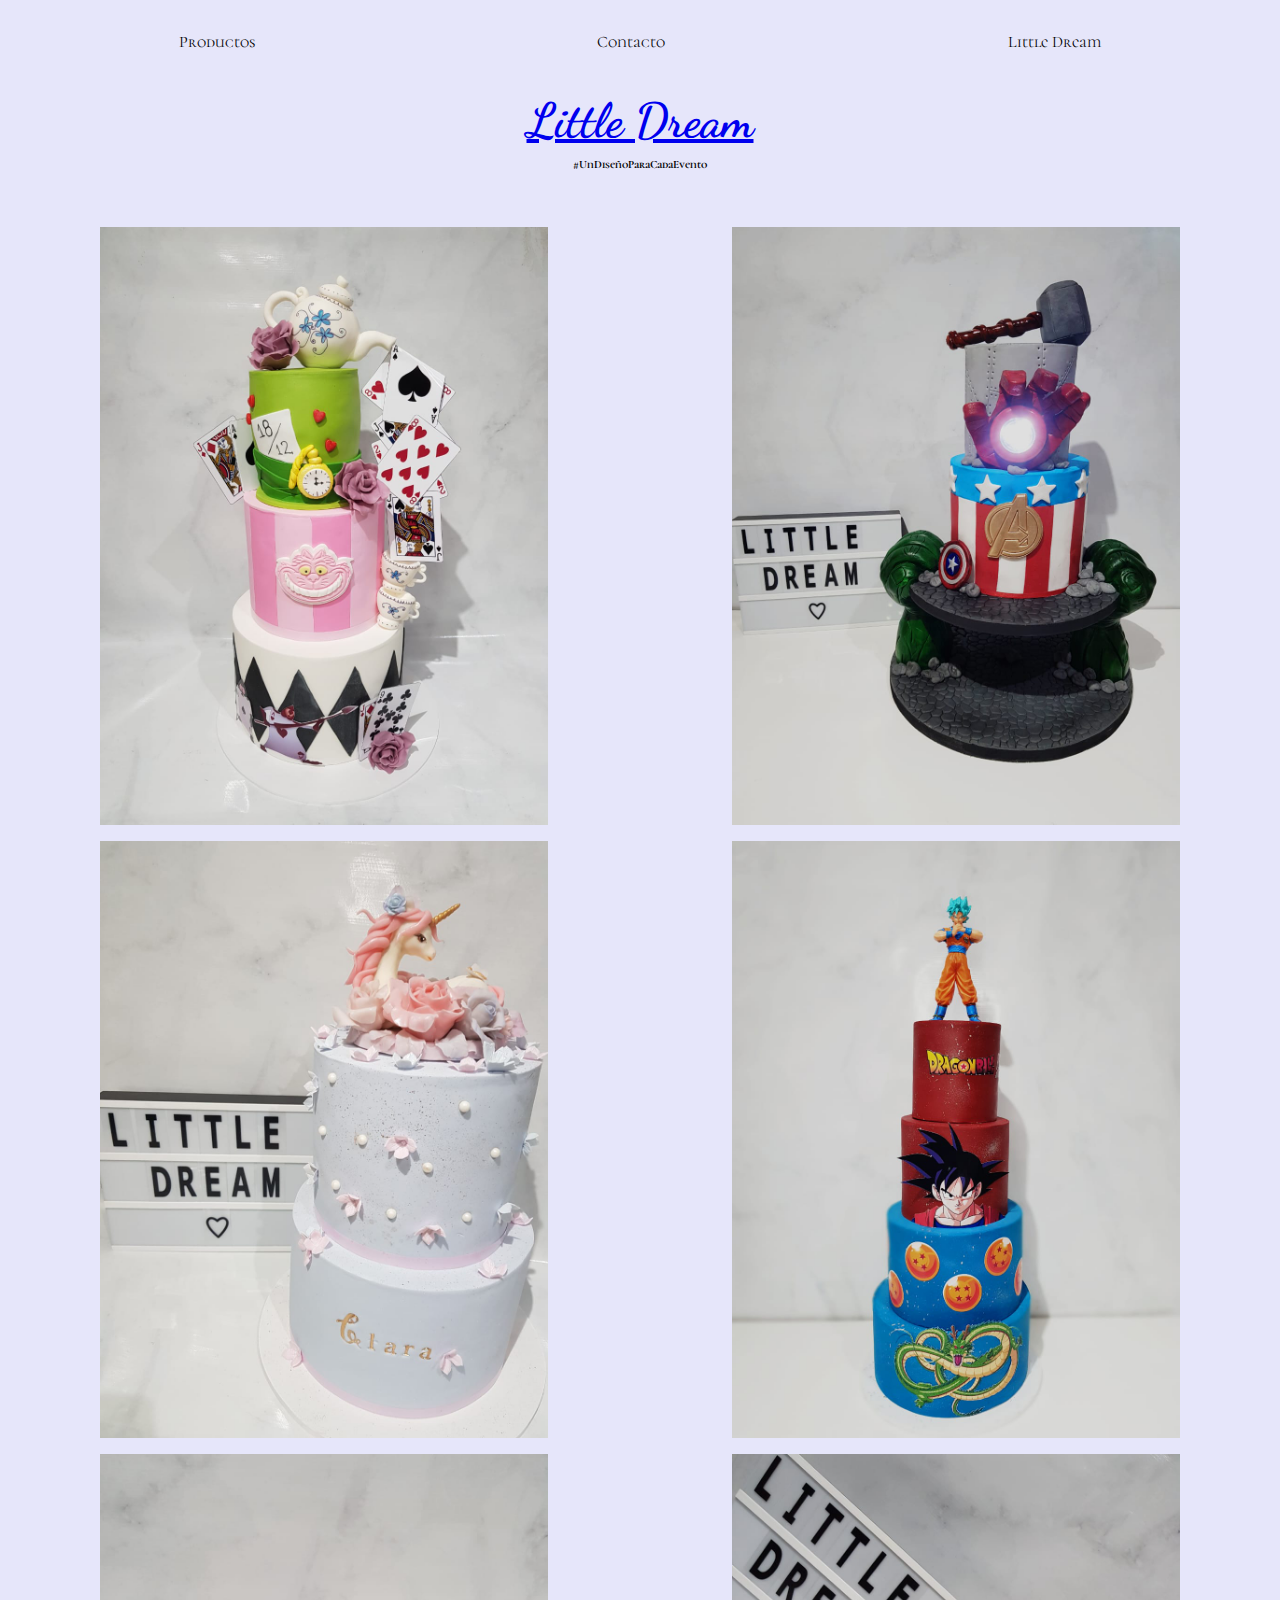
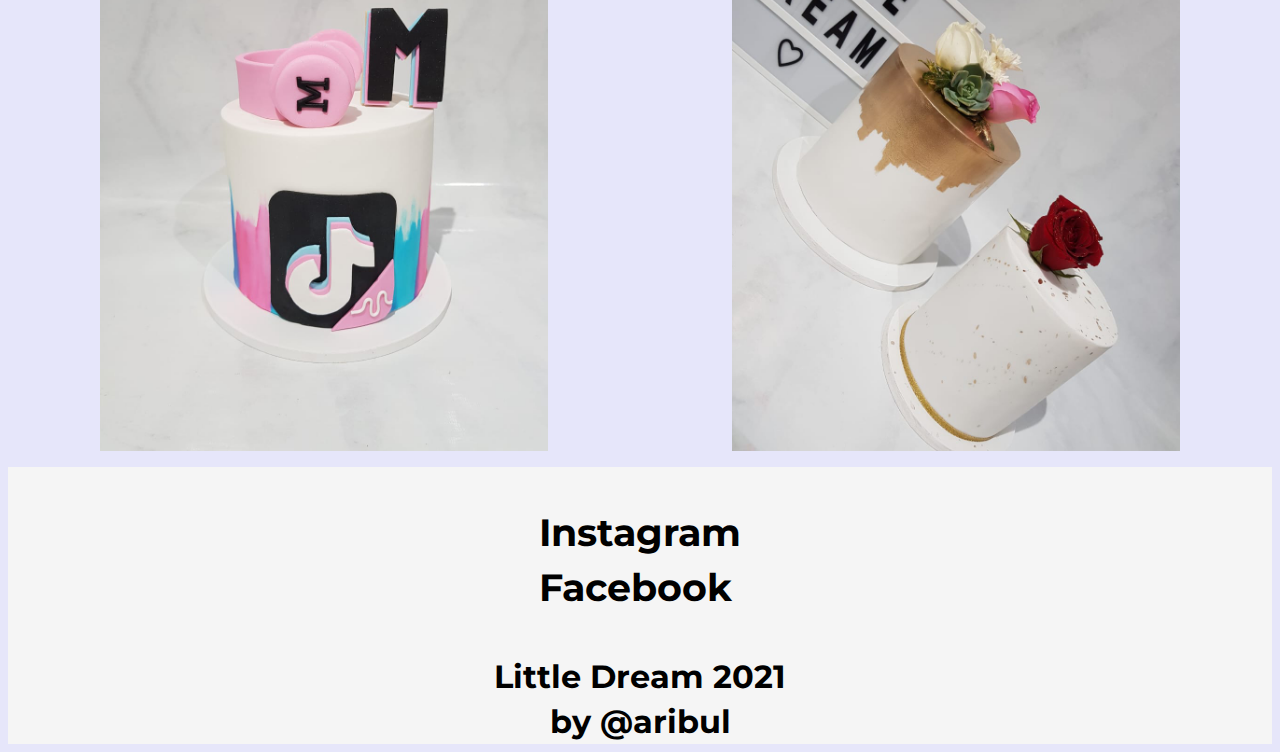
==== galeria.html @ 2333d2b4 "galeria" ====
<!DOCTYPE html>
<html lang="en">
<head>
    <meta charset="UTF-8">
    <meta http-equiv="X-UA-Compatible" content="IE=edge">
    <meta name="viewport" content="width=device-width, initial-scale=1.0">
    <link rel="stylesheet" href="style.css">
    <link rel="preconnect" href="https://fonts.gstatic.com">
    <link href="https://fonts.googleapis.com/css2?family=Dancing+Script:wght@500&display=swap" rel="stylesheet">
    <link rel="preconnect" href="https://fonts.gstatic.com">
    <link href="https://fonts.googleapis.com/css2?family=Cormorant+Unicase&family=Dancing+Script:wght@500&display=swap" rel="stylesheet">
    <link rel="preconnect" href="https://fonts.gstatic.com">
    <link href="https://fonts.googleapis.com/css2?family=Cormorant+Unicase&family=Dancing+Script:wght@500&family=Montserrat:ital,wght@1,100&display=swap" rel="stylesheet">
    <title>Little Dream</title>
</head>
<body>
    <div>

        <header>
            <ol class="main_menu">
                <li class="main_menu-item"> <a class="link_menu" href="galeria.html">Productos</a> </li>
                <li class="main_menu-item"><a class="link_menu" href="contacto.html">Contacto</a> </li>
                <li class="main_menu-item"><a class="link_menu" href="sobre-littledream.html"> Little Dream</a></li>
            </ol>
            <div class="titles">
                <h1 class="titulo link_H1"><a href="index.html"> Little Dream</a></h1>
                <h2 class="hashtag">#UnDiseñoParaCadaEvento</h2>
            </div>
        </header>

        <section>
           <article class="gallery">
            <div class="div_img-gallery"><img src="images/alice.jpeg" alt="" class="img-gallery"></div>

            <div class="div_img-gallery"><img src="images/avengers.jpeg" alt="" class="img-gallery"></div>

            <div class="div_img-gallery"><img src="images/clara.jpeg" alt="" class="img-gallery"></div>

            <div class="div_img-gallery"><img src="images/dragon-ball.jpeg" alt="" class="img-gallery"></div>
            <div class="div_img-gallery"><img src="images/tiktok.jpeg" alt="" class="img-gallery"></div>

            <div class="div_img-gallery"><img src="images/golden.jpeg" alt="" class="img-gallery"></div>
           </article>
        </section>

        <footer class="main-background">
            <ol>
                <li> <a class="link_menu" href="#"> Instagram</a></li>
                <li> <a class="link_menu" href="#">Facebook</a></li>
            </ol>
            <p>Little Dream 2021</p>
            <p>by @aribul</p>
        </footer>

    </div> 
</body>
</html>
---- style.css ----
body{
     background-color: lavender;
 }

 header{
     margin: 0px;
     padding: 0px;
 }

 .main_menu{
    display: flex;
    flex-direction: row;
    flex-wrap: nowrap;
    flex-grow: initial;
    justify-content: space-around;
    padding: 0;
}

.main_menu-item{
    text-align: center;
    list-style: none;
    padding: 1em;
    font-family: 'Cormorant Unicase', serif;
}

 section{
    font-size: 5vw;
    display: flex;
    flex-direction: column;
    flex-wrap: nowrap;
    align-items: center;
 }

 .main-titulo{
    font-family: 'Dancing Script', cursive;
    color: white;
    font-size: 5em;
    text-align: center;
    margin-bottom: 0px;
    margin-top: 0.5em;
 }

 .main-subtitulo{
    font-family: 'Dancing Script', cursive;
    color: white;
    font-size: 2em;
    text-align: center;
    border-bottom: solid whitesmoke 1px;
    padding-bottom: 0.5em;
    margin-top: 0px;
 }

 .main-hashtag{
    font-family: 'Cormorant Unicase', serif;
    font-size: 1em;
    text-align: center;
    margin-bottom: 5em;
 }

.titles .titulo{    
    font-family: 'Dancing Script', cursive;
    color: white;
    font-size: 3em;
    text-align: center;
    margin-bottom: 0px;
    margin-top: 0.5em;
}

.titles .hashtag{
    font-family: 'Cormorant Unicase', serif;
    font-size: 0.7em;
    text-align: center;
    margin-bottom: 5em;
}

 footer{
     background-color: whitesmoke;
     display: flex;
     flex-direction: column;
     align-items:center;
     justify-content: center;
     font-size: 5vw;
     font-family: 'Montserrat', sans-serif;
     font-weight: bolder;

 }

 footer p{
  padding: 0.1em;
  margin: 0;
  text-align: center; 
  font-size: 0.5em;  
 }

 footer ol{
     font-size: 0.6em;
     padding: 0px;
 }


 footer ol li{
     list-style: none;
     padding: 0.1em;
    
 }


 /*galeria de img*/
.gallery{
    font-size:5vw;
    display: flex;
    justify-content: space-around;
    flex-wrap: wrap;
}
 .div_img-gallery{
     width: 7em;
 }

 .img-gallery{
     width: 100%;
 }

/*LINKS*/
.link_H1{
    color: whitesmoke;
    text-decoration: none;
}

.link_H1 :visited{
    color: whitesmoke;
    text-decoration: none;
}


.link_menu{
    color: black;
    text-decoration: none;
}
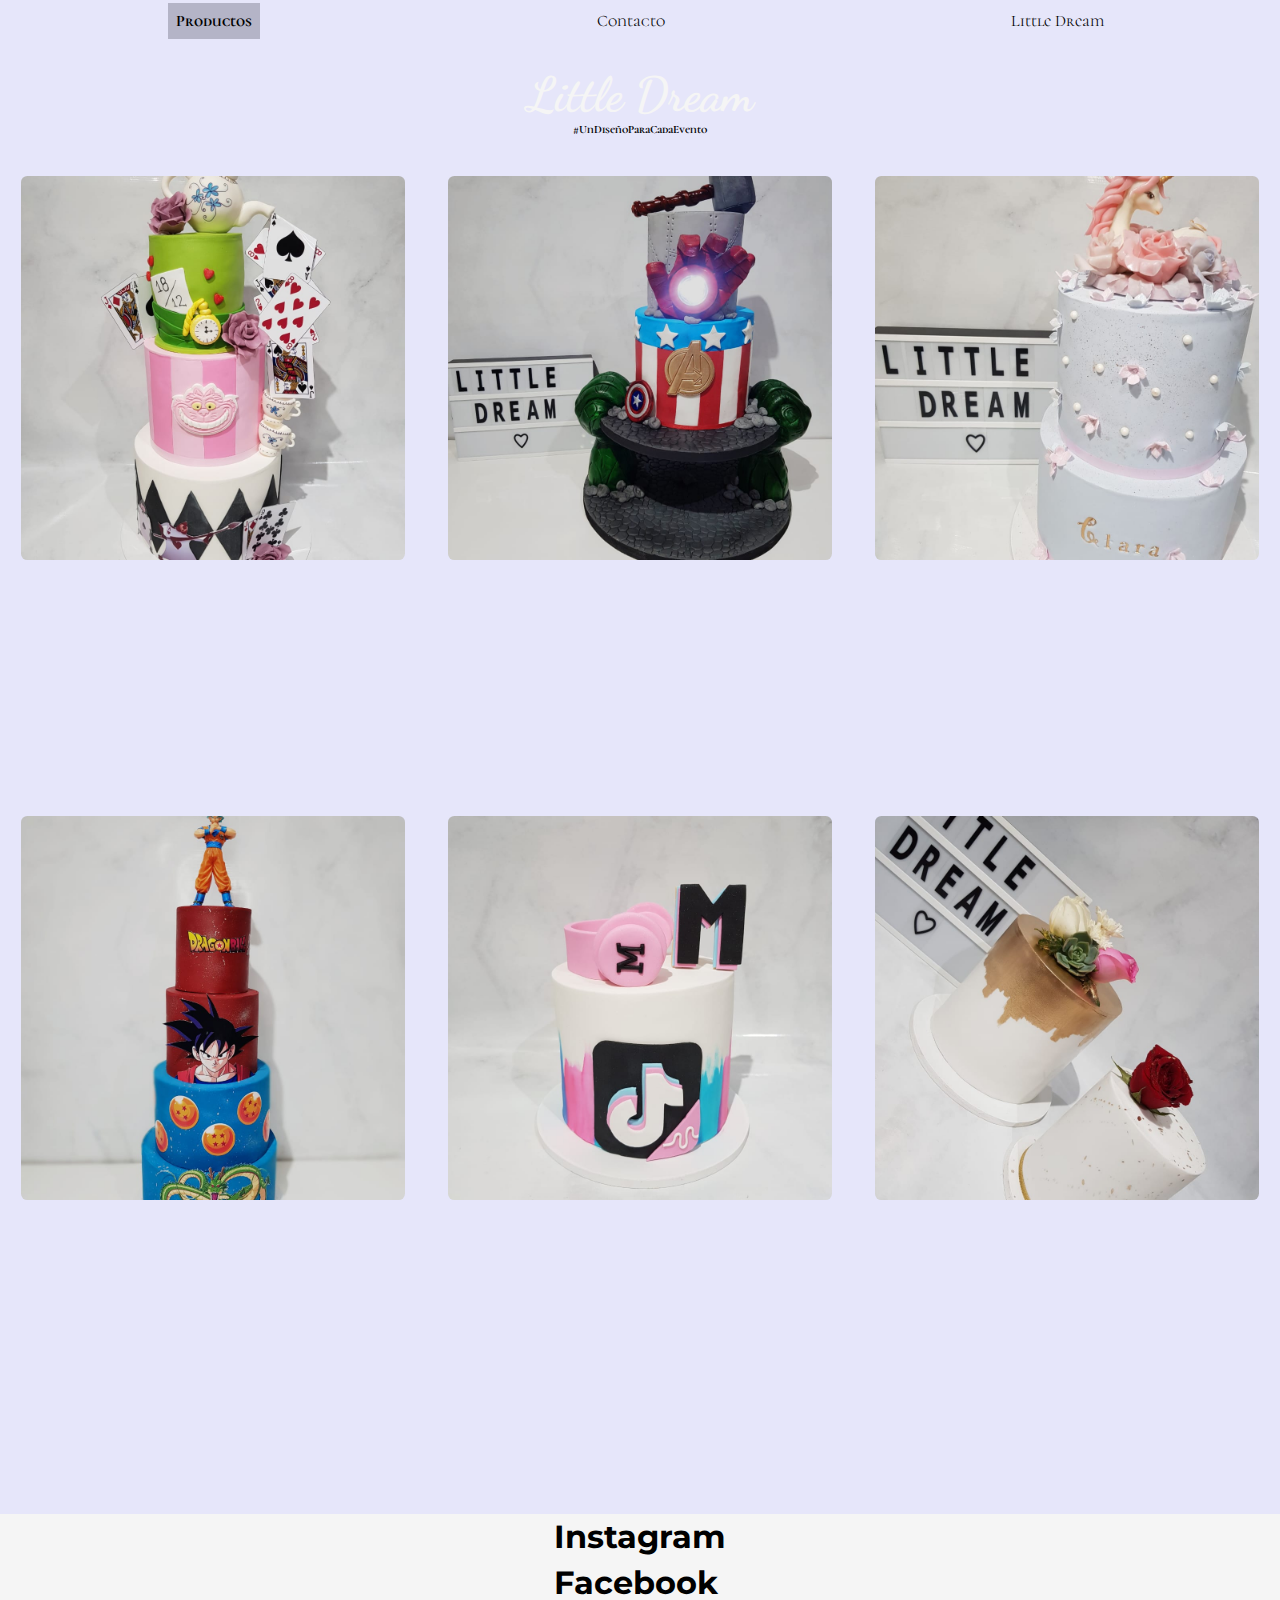
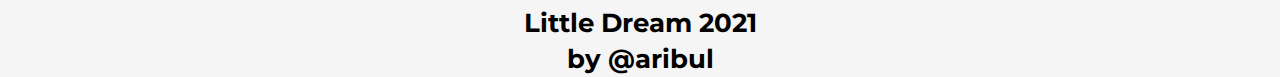
==== commit 68bb851b: "detalles de galeria" ====
--- a/galeria.html
+++ b/galeria.html
@@ -18,12 +18,12 @@
 
         <header>
             <ol class="main_menu">
-                <li class="main_menu-item"> <a class="link_menu" href="galeria.html">Productos</a> </li>
+                <li class="main_menu-item menu-item__select"> <a class="link_menu" href="galeria.html">Productos</a> </li>
                 <li class="main_menu-item"><a class="link_menu" href="contacto.html">Contacto</a> </li>
-                <li class="main_menu-item"><a class="link_menu" href="sobre-littledream.html"> Little Dream</a></li>
+                <li class="main_menu-item"><a class="link_menu " href="sobre-littledream.html"> Little Dream</a></li>
             </ol>
             <div class="titles">
-                <h1 class="titulo link_H1"><a href="index.html"> Little Dream</a></h1>
+                <h1 class="titulo"><a class="link_H1" href="index.html"> Little Dream</a></h1>
                 <h2 class="hashtag">#UnDiseñoParaCadaEvento</h2>
             </div>
         </header>
--- a/style.css
+++ b/style.css
@@ -1,5 +1,11 @@
+*{
+    margin: 0;
+    padding:0;
+}
+
+
 body{
-     background-color: lavender;
+     background-color: #E6E6FA;
  }
 
  header{
@@ -13,14 +19,24 @@
     flex-wrap: nowrap;
     flex-grow: initial;
     justify-content: space-around;
-    padding: 0;
+    padding: 0.2em;
 }
 
 .main_menu-item{
     text-align: center;
     list-style: none;
-    padding: 1em;
+    padding: 0.5em;
     font-family: 'Cormorant Unicase', serif;
+}
+.main_menu :hover{
+    background-color:  #b4b4c7;
+    color: whitesmoke;
+}
+
+.menu-item__select{
+    font-weight: bolder;
+    background-color: #b4b4c7;
+    color: whitesmoke;
 }
 
  section{
@@ -70,7 +86,7 @@
     font-family: 'Cormorant Unicase', serif;
     font-size: 0.7em;
     text-align: center;
-    margin-bottom: 5em;
+    margin-bottom: 3em;
 }
 
  footer{
@@ -89,11 +105,11 @@
   padding: 0.1em;
   margin: 0;
   text-align: center; 
-  font-size: 0.5em;  
+  font-size: 0.4em;  
  }
 
  footer ol{
-     font-size: 0.6em;
+     font-size: 0.5em;
      padding: 0px;
  }
 
@@ -111,17 +127,41 @@
     display: flex;
     justify-content: space-around;
     flex-wrap: wrap;
+    align-items: stretch;
+    width: 100%;
+    min-height: 100vw;
+    margin-bottom: 1em;
 }
  .div_img-gallery{
-     width: 7em;
+     width: 6em;
+     height: 6em;
+     min-height: 150px;
+     min-width: 150px;
+     padding: 0.1em 0.1em;
+ }
+
+ .div_img-gallery:hover{
+    filter: brightness(50%);
  }
 
  .img-gallery{
      width: 100%;
+     height: 100%;
+     object-fit: cover;
+     border-radius: 0.1em;
+     animation: escalar 1.5s alternate;
  }
+@keyframes escalar{
+    to{
+        transform: scale(1);
+    }
+    from{
+        transform: scale(1.1);
+    }
+}
 
 /*LINKS*/
-.link_H1{
+.link_H1 {
     color: whitesmoke;
     text-decoration: none;
 }
